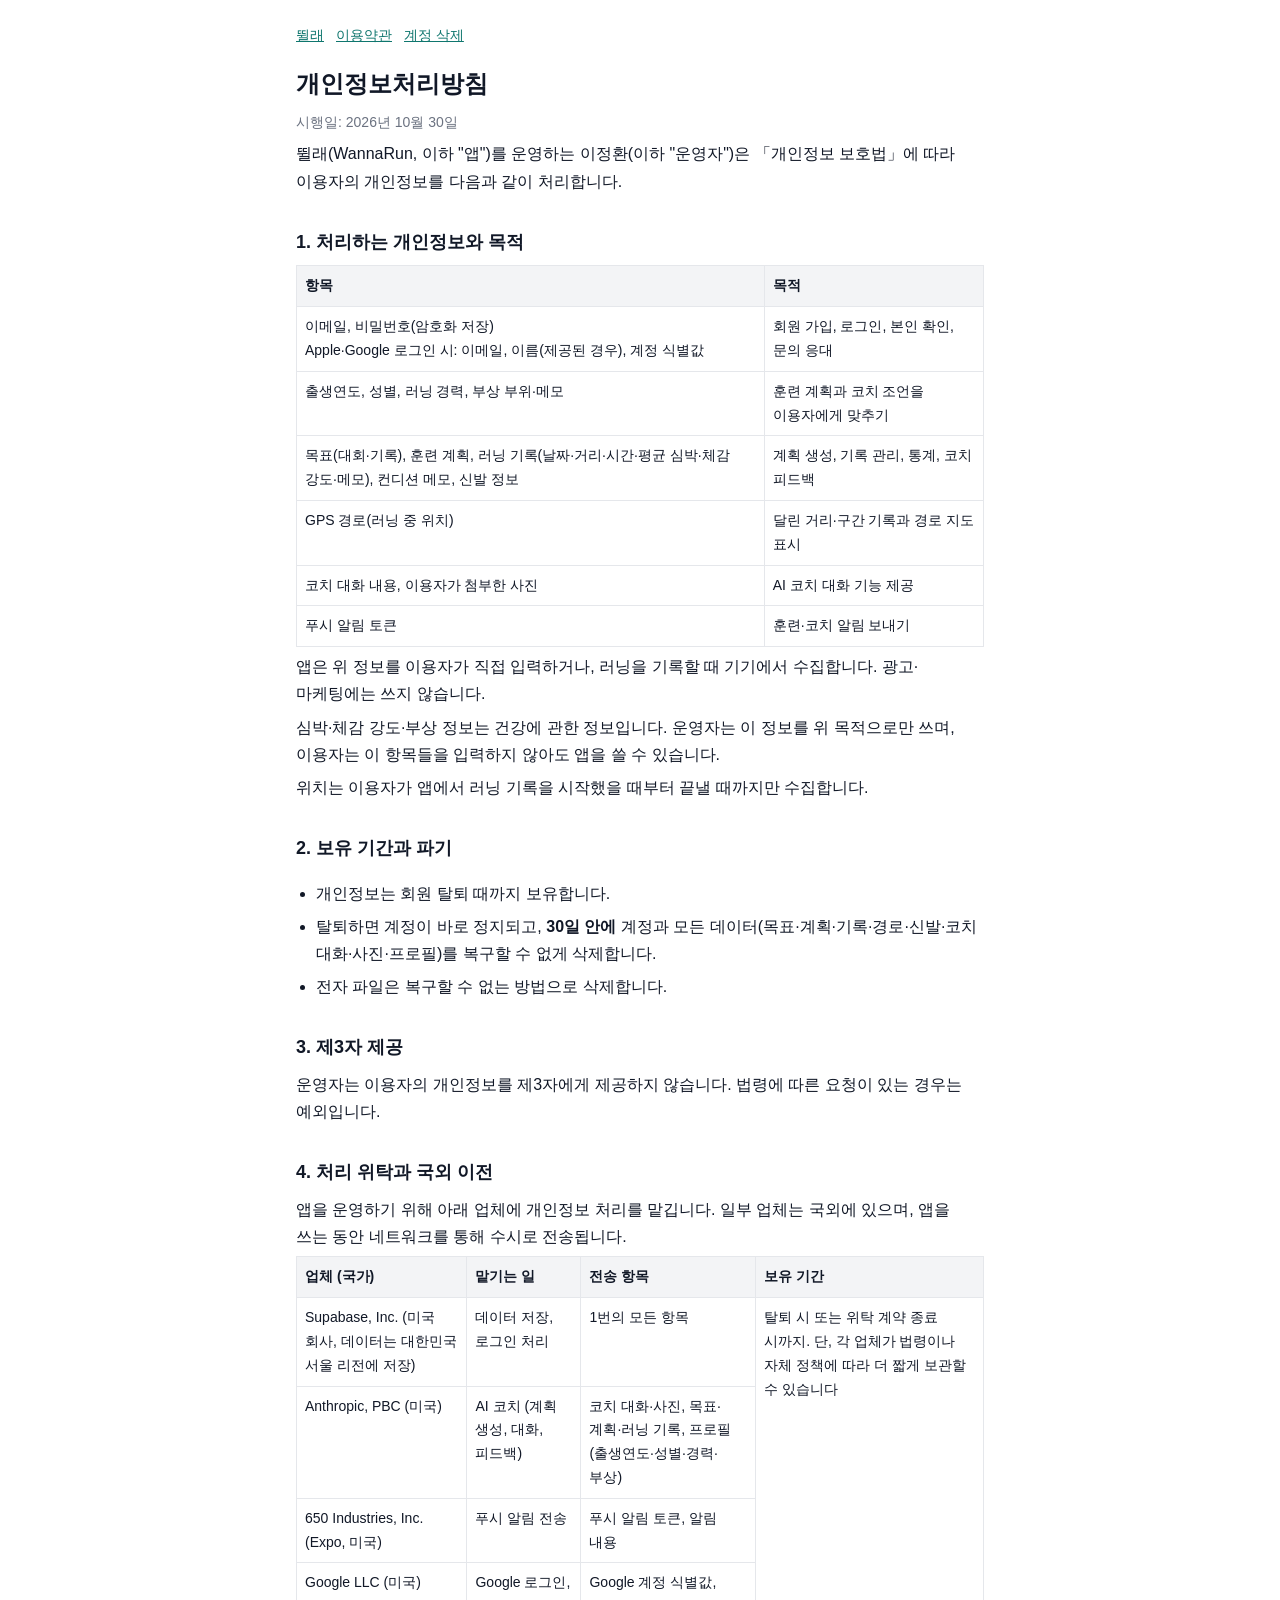
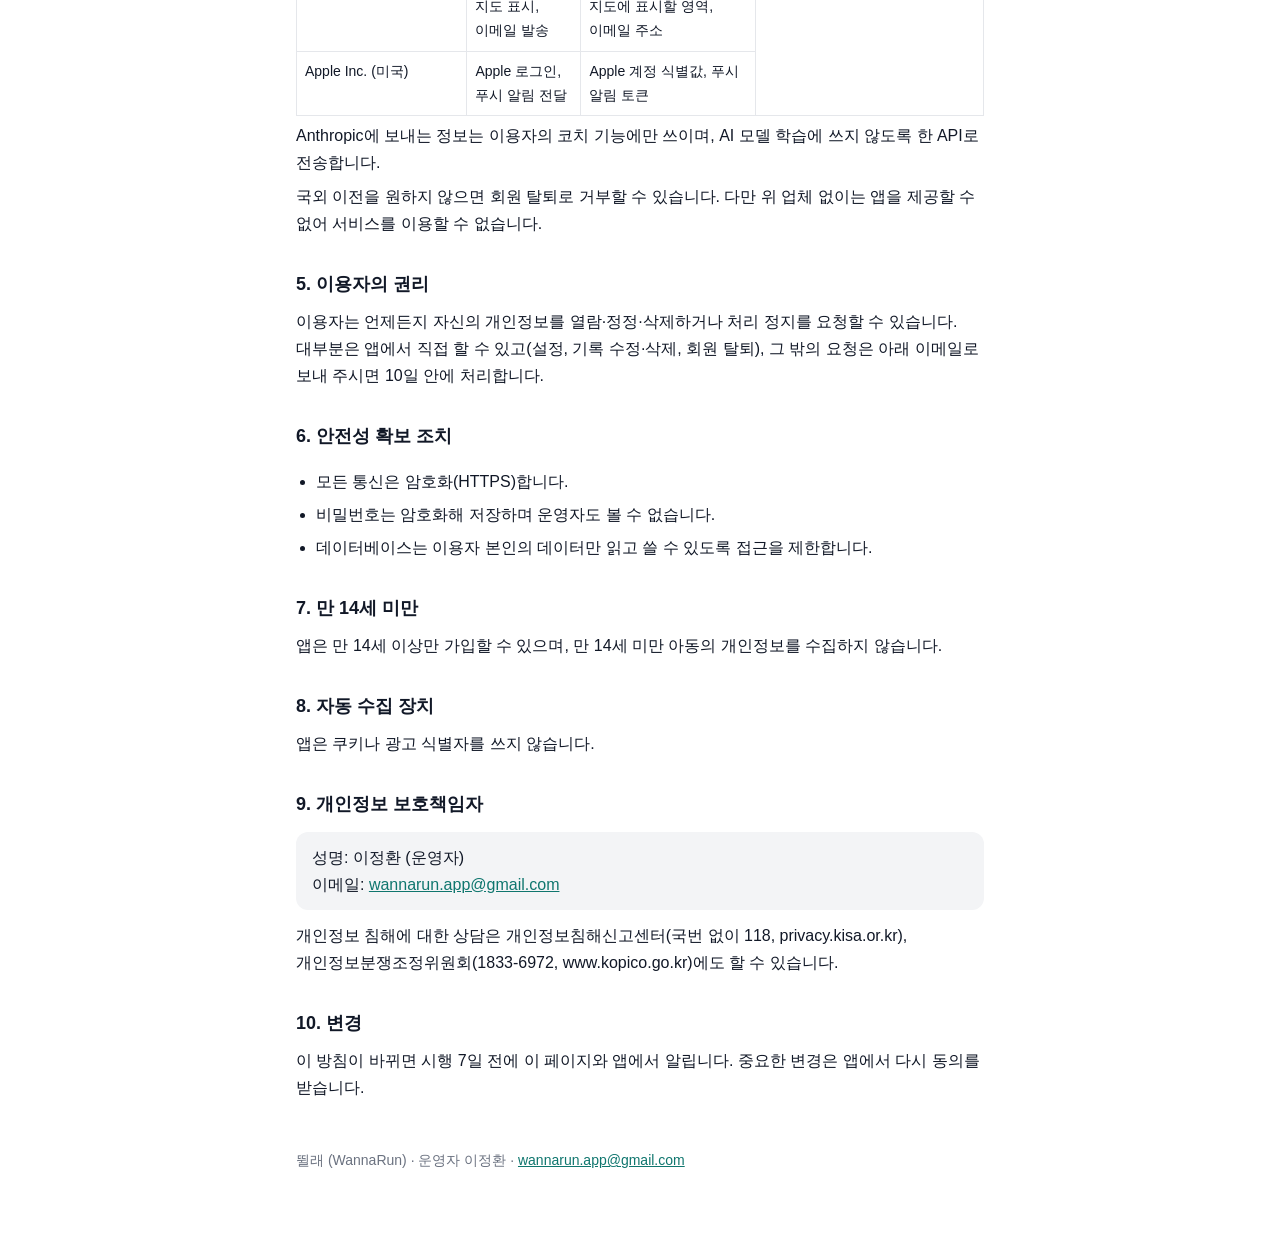
==== privacy.html @ c4d16802 "Add files via upload" ====
<!doctype html>
<html lang="ko">
<head>
  <meta charset="utf-8" />
  <meta name="viewport" content="width=device-width, initial-scale=1" />
  <title>개인정보처리방침 · 뛸래</title>
  <link rel="stylesheet" href="style.css" />
</head>
<body>
<main>
  <nav><a href="index.html">뛸래</a><a href="terms.html">이용약관</a><a href="delete-account.html">계정 삭제</a></nav>
  <h1>개인정보처리방침</h1>
  <p class="meta">시행일: 2026년 10월 30일</p>

  <p>뛸래(WannaRun, 이하 "앱")를 운영하는 이정환(이하 "운영자")은 「개인정보 보호법」에 따라 이용자의 개인정보를 다음과 같이 처리합니다.</p>

  <h2>1. 처리하는 개인정보와 목적</h2>
  <div class="table"><table>
    <tr><th>항목</th><th>목적</th></tr>
    <tr><td>이메일, 비밀번호(암호화 저장)<br />Apple·Google 로그인 시: 이메일, 이름(제공된 경우), 계정 식별값</td><td>회원 가입, 로그인, 본인 확인, 문의 응대</td></tr>
    <tr><td>출생연도, 성별, 러닝 경력, 부상 부위·메모</td><td>훈련 계획과 코치 조언을 이용자에게 맞추기</td></tr>
    <tr><td>목표(대회·기록), 훈련 계획, 러닝 기록(날짜·거리·시간·평균 심박·체감 강도·메모), 컨디션 메모, 신발 정보</td><td>계획 생성, 기록 관리, 통계, 코치 피드백</td></tr>
    <tr><td>GPS 경로(러닝 중 위치)</td><td>달린 거리·구간 기록과 경로 지도 표시</td></tr>
    <tr><td>코치 대화 내용, 이용자가 첨부한 사진</td><td>AI 코치 대화 기능 제공</td></tr>
    <tr><td>푸시 알림 토큰</td><td>훈련·코치 알림 보내기</td></tr>
  </table></div>
  <p>앱은 위 정보를 이용자가 직접 입력하거나, 러닝을 기록할 때 기기에서 수집합니다. 광고·마케팅에는 쓰지 않습니다.</p>
  <p>심박·체감 강도·부상 정보는 건강에 관한 정보입니다. 운영자는 이 정보를 위 목적으로만 쓰며, 이용자는 이 항목들을 입력하지 않아도 앱을 쓸 수 있습니다.</p>
  <p>위치는 이용자가 앱에서 러닝 기록을 시작했을 때부터 끝낼 때까지만 수집합니다.</p>

  <h2>2. 보유 기간과 파기</h2>
  <ul>
    <li>개인정보는 회원 탈퇴 때까지 보유합니다.</li>
    <li>탈퇴하면 계정이 바로 정지되고, <strong>30일 안에</strong> 계정과 모든 데이터(목표·계획·기록·경로·신발·코치 대화·사진·프로필)를 복구할 수 없게 삭제합니다.</li>
    <li>전자 파일은 복구할 수 없는 방법으로 삭제합니다.</li>
  </ul>

  <h2>3. 제3자 제공</h2>
  <p>운영자는 이용자의 개인정보를 제3자에게 제공하지 않습니다. 법령에 따른 요청이 있는 경우는 예외입니다.</p>

  <h2>4. 처리 위탁과 국외 이전</h2>
  <p>앱을 운영하기 위해 아래 업체에 개인정보 처리를 맡깁니다. 일부 업체는 국외에 있으며, 앱을 쓰는 동안 네트워크를 통해 수시로 전송됩니다.</p>
  <div class="table"><table>
    <tr><th>업체 (국가)</th><th>맡기는 일</th><th>전송 항목</th><th>보유 기간</th></tr>
    <tr><td>Supabase, Inc. (미국 회사, 데이터는 대한민국 서울 리전에 저장)</td><td>데이터 저장, 로그인 처리</td><td>1번의 모든 항목</td><td rowspan="5">탈퇴 시 또는 위탁 계약 종료 시까지. 단, 각 업체가 법령이나 자체 정책에 따라 더 짧게 보관할 수 있습니다</td></tr>
    <tr><td>Anthropic, PBC (미국)</td><td>AI 코치 (계획 생성, 대화, 피드백)</td><td>코치 대화·사진, 목표·계획·러닝 기록, 프로필(출생연도·성별·경력·부상)</td></tr>
    <tr><td>650 Industries, Inc. (Expo, 미국)</td><td>푸시 알림 전송</td><td>푸시 알림 토큰, 알림 내용</td></tr>
    <tr><td>Google LLC (미국)</td><td>Google 로그인, 지도 표시, 이메일 발송</td><td>Google 계정 식별값, 지도에 표시할 영역, 이메일 주소</td></tr>
    <tr><td>Apple Inc. (미국)</td><td>Apple 로그인, 푸시 알림 전달</td><td>Apple 계정 식별값, 푸시 알림 토큰</td></tr>
  </table></div>
  <p>Anthropic에 보내는 정보는 이용자의 코치 기능에만 쓰이며, AI 모델 학습에 쓰지 않도록 한 API로 전송합니다.</p>
  <p>국외 이전을 원하지 않으면 회원 탈퇴로 거부할 수 있습니다. 다만 위 업체 없이는 앱을 제공할 수 없어 서비스를 이용할 수 없습니다.</p>

  <h2>5. 이용자의 권리</h2>
  <p>이용자는 언제든지 자신의 개인정보를 열람·정정·삭제하거나 처리 정지를 요청할 수 있습니다. 대부분은 앱에서 직접 할 수 있고(설정, 기록 수정·삭제, 회원 탈퇴), 그 밖의 요청은 아래 이메일로 보내 주시면 10일 안에 처리합니다.</p>

  <h2>6. 안전성 확보 조치</h2>
  <ul>
    <li>모든 통신은 암호화(HTTPS)합니다.</li>
    <li>비밀번호는 암호화해 저장하며 운영자도 볼 수 없습니다.</li>
    <li>데이터베이스는 이용자 본인의 데이터만 읽고 쓸 수 있도록 접근을 제한합니다.</li>
  </ul>

  <h2>7. 만 14세 미만</h2>
  <p>앱은 만 14세 이상만 가입할 수 있으며, 만 14세 미만 아동의 개인정보를 수집하지 않습니다.</p>

  <h2>8. 자동 수집 장치</h2>
  <p>앱은 쿠키나 광고 식별자를 쓰지 않습니다.</p>

  <h2>9. 개인정보 보호책임자</h2>
  <div class="box">
    성명: 이정환 (운영자)<br />
    이메일: <a href="mailto:wannarun.app@gmail.com">wannarun.app@gmail.com</a>
  </div>
  <p>개인정보 침해에 대한 상담은 개인정보침해신고센터(국번 없이 118, privacy.kisa.or.kr), 개인정보분쟁조정위원회(1833-6972, www.kopico.go.kr)에도 할 수 있습니다.</p>

  <h2>10. 변경</h2>
  <p>이 방침이 바뀌면 시행 7일 전에 이 페이지와 앱에서 알립니다. 중요한 변경은 앱에서 다시 동의를 받습니다.</p>

  <footer>뛸래 (WannaRun) · 운영자 이정환 · <a href="mailto:wannarun.app@gmail.com">wannarun.app@gmail.com</a></footer>
</main>
</body>
</html>
---- style.css ----
:root {
  --text: #111827;
  --muted: #6b7280;
  --line: #e5e7eb;
  --soft: #f3f4f6;
  --tint: #0f766e;
  --bg: #ffffff;
}
@media (prefers-color-scheme: dark) {
  :root {
    --text: #f3f4f6;
    --muted: #9ca3af;
    --line: #374151;
    --soft: #1f2937;
    --tint: #5eead4;
    --bg: #111827;
  }
}
* { box-sizing: border-box; }
body {
  margin: 0;
  background: var(--bg);
  color: var(--text);
  font-family: -apple-system, BlinkMacSystemFont, "Apple SD Gothic Neo", "Noto Sans KR", "Malgun Gothic", sans-serif;
  font-size: 16px;
  line-height: 1.7;
  word-break: keep-all;
}
main { max-width: 720px; margin: 0 auto; padding: 24px 16px 64px; }
h1 { font-size: 24px; margin: 8px 0 4px; }
h2 { font-size: 18px; margin: 32px 0 8px; }
p, li { margin: 6px 0; }
ul, ol { padding-left: 20px; }
a { color: var(--tint); }
.meta { color: var(--muted); font-size: 14px; }
.box { background: var(--soft); border-radius: 12px; padding: 12px 16px; margin: 12px 0; }
.table { width: 100%; overflow-x: auto; }
table { border-collapse: collapse; width: 100%; font-size: 14px; min-width: 520px; }
th, td { border: 1px solid var(--line); padding: 8px; text-align: left; vertical-align: top; }
th { background: var(--soft); }
nav { font-size: 14px; margin-bottom: 16px; }
nav a { margin-right: 12px; }
footer { margin-top: 48px; color: var(--muted); font-size: 14px; }
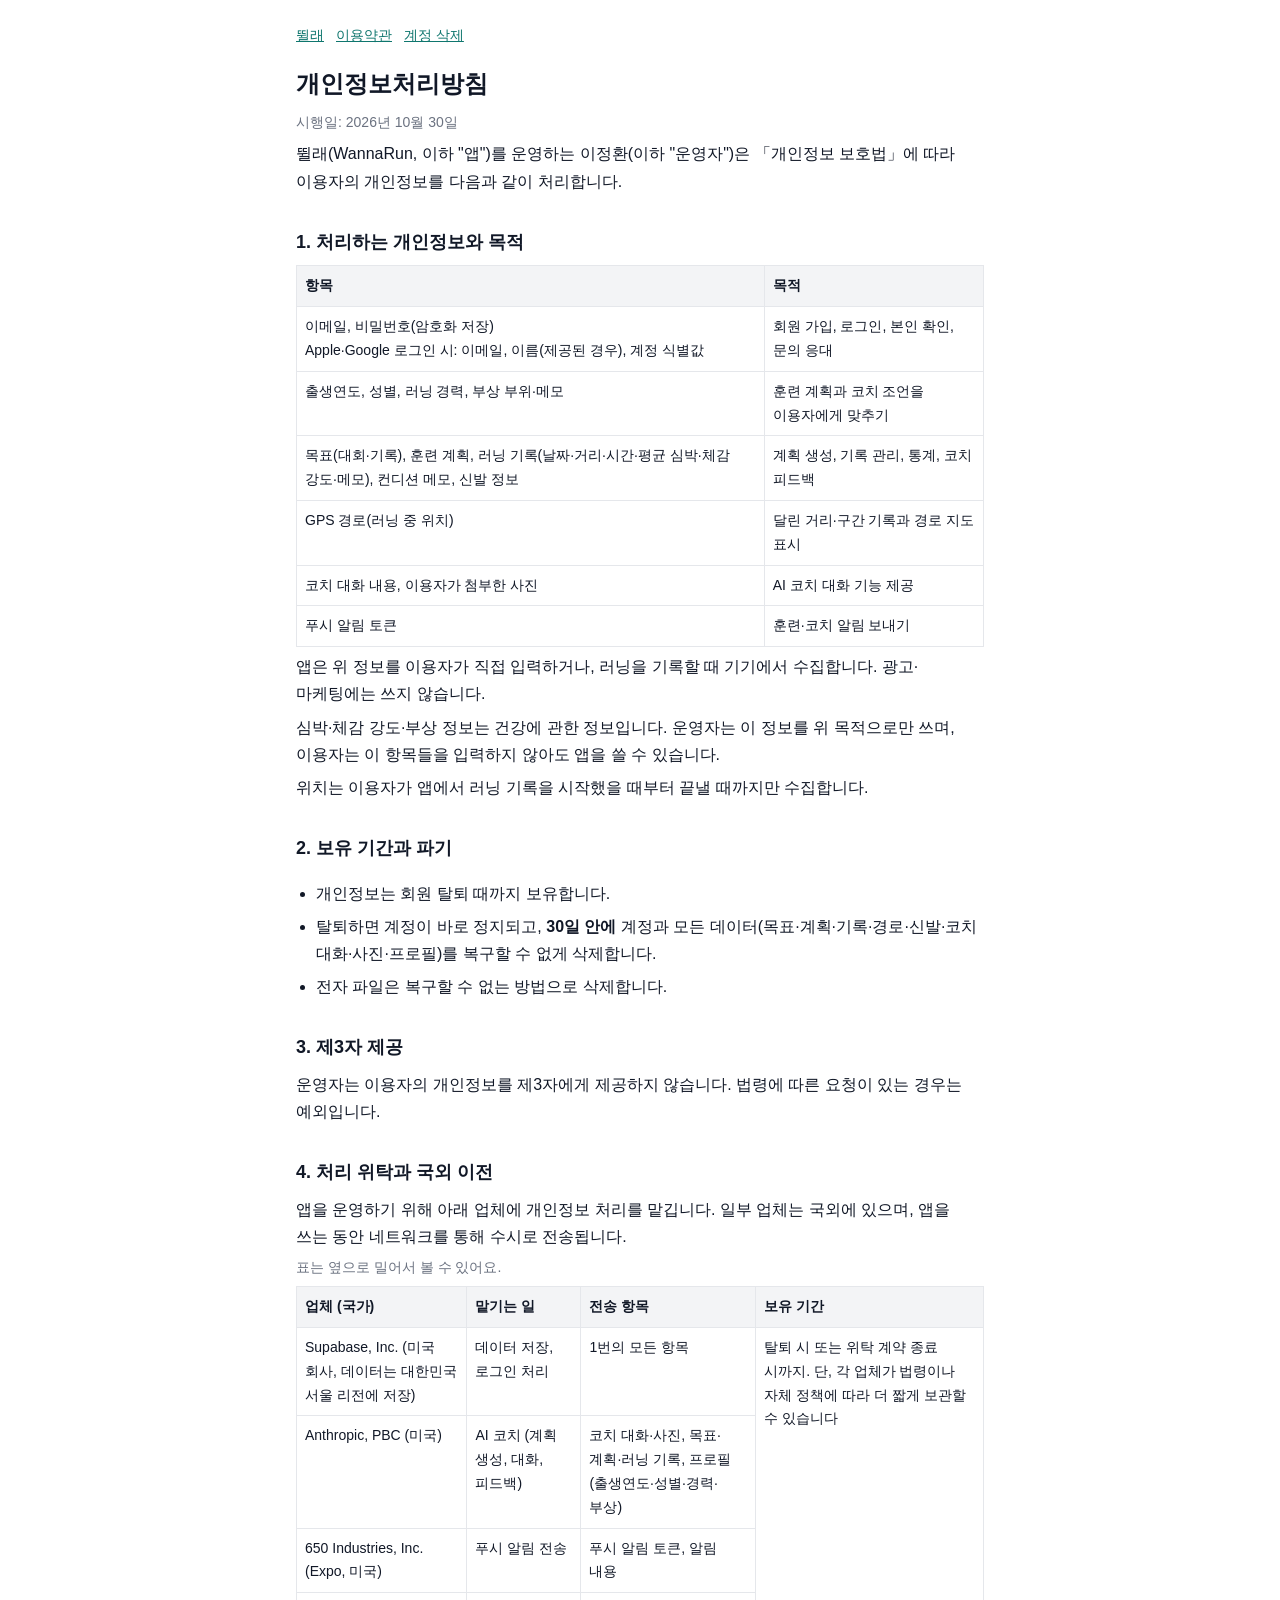
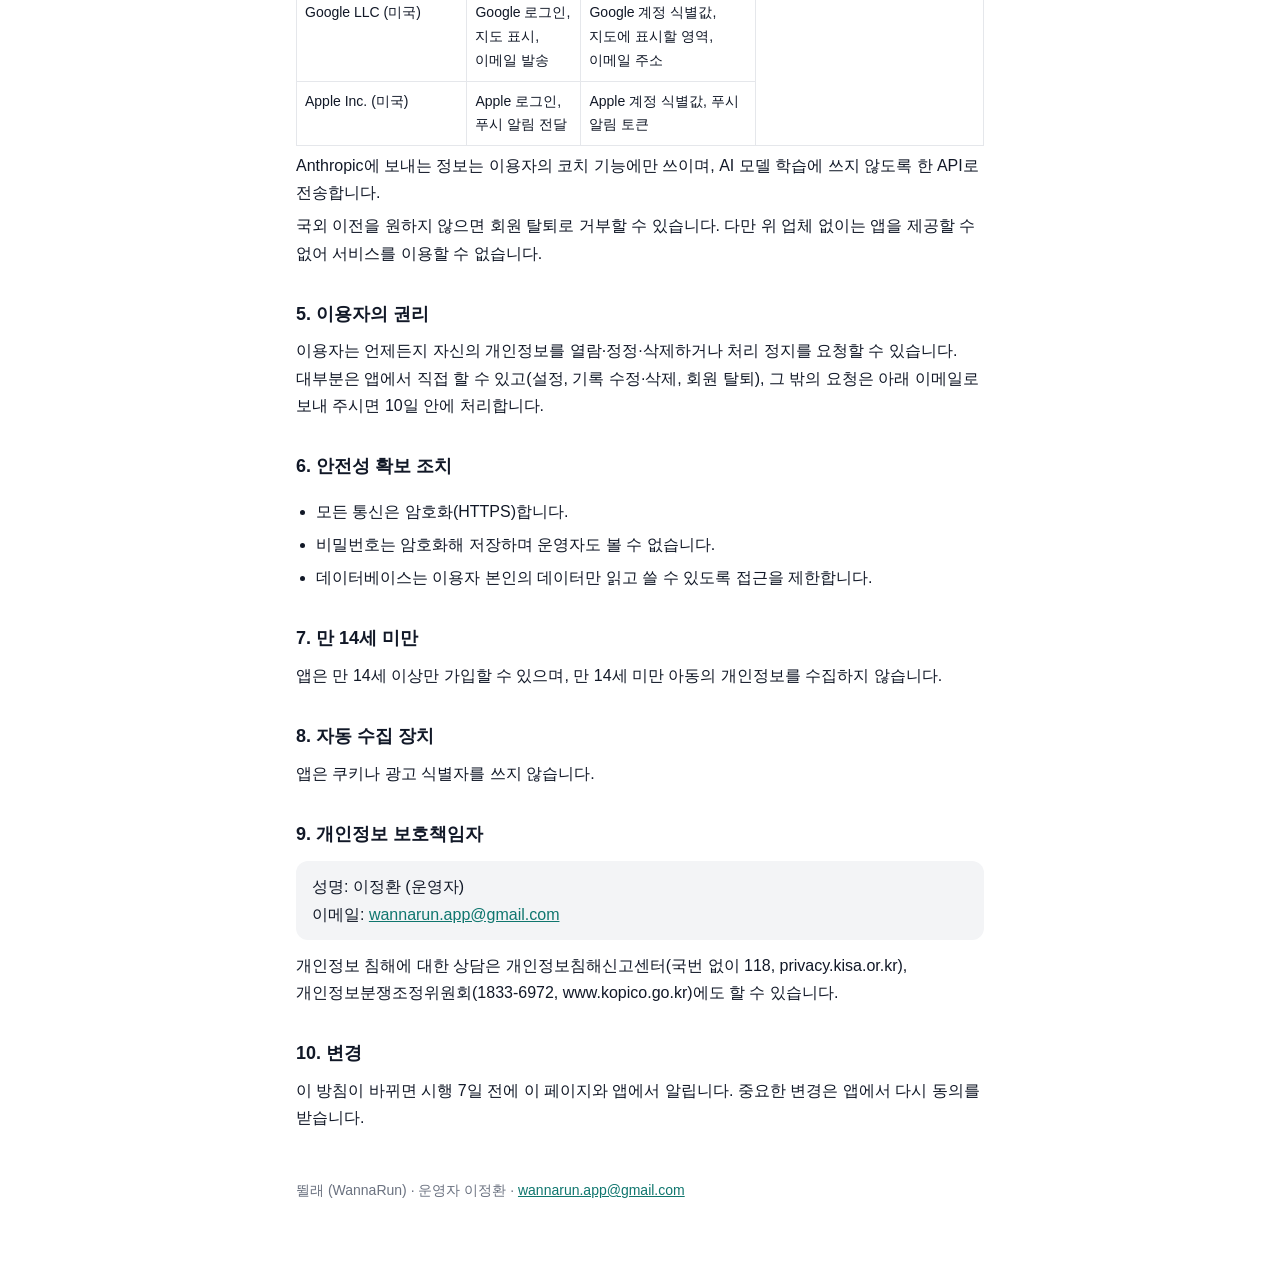
==== commit 15951ef2: "Add files via upload" ====
--- a/privacy.html
+++ b/privacy.html
@@ -40,7 +40,8 @@
 
   <h2>4. 처리 위탁과 국외 이전</h2>
   <p>앱을 운영하기 위해 아래 업체에 개인정보 처리를 맡깁니다. 일부 업체는 국외에 있으며, 앱을 쓰는 동안 네트워크를 통해 수시로 전송됩니다.</p>
-  <div class="table"><table>
+  <p class="meta">표는 옆으로 밀어서 볼 수 있어요.</p>
+  <div class="table wide"><table>
     <tr><th>업체 (국가)</th><th>맡기는 일</th><th>전송 항목</th><th>보유 기간</th></tr>
     <tr><td>Supabase, Inc. (미국 회사, 데이터는 대한민국 서울 리전에 저장)</td><td>데이터 저장, 로그인 처리</td><td>1번의 모든 항목</td><td rowspan="5">탈퇴 시 또는 위탁 계약 종료 시까지. 단, 각 업체가 법령이나 자체 정책에 따라 더 짧게 보관할 수 있습니다</td></tr>
     <tr><td>Anthropic, PBC (미국)</td><td>AI 코치 (계획 생성, 대화, 피드백)</td><td>코치 대화·사진, 목표·계획·러닝 기록, 프로필(출생연도·성별·경력·부상)</td></tr>
--- a/style.css
+++ b/style.css
@@ -35,7 +35,8 @@
 .meta { color: var(--muted); font-size: 14px; }
 .box { background: var(--soft); border-radius: 12px; padding: 12px 16px; margin: 12px 0; }
 .table { width: 100%; overflow-x: auto; }
-table { border-collapse: collapse; width: 100%; font-size: 14px; min-width: 520px; }
+table { border-collapse: collapse; width: 100%; font-size: 14px; }
+.table.wide table { min-width: 560px; } /* 열이 많은 표만 옆으로 밀어 본다 */
 th, td { border: 1px solid var(--line); padding: 8px; text-align: left; vertical-align: top; }
 th { background: var(--soft); }
 nav { font-size: 14px; margin-bottom: 16px; }
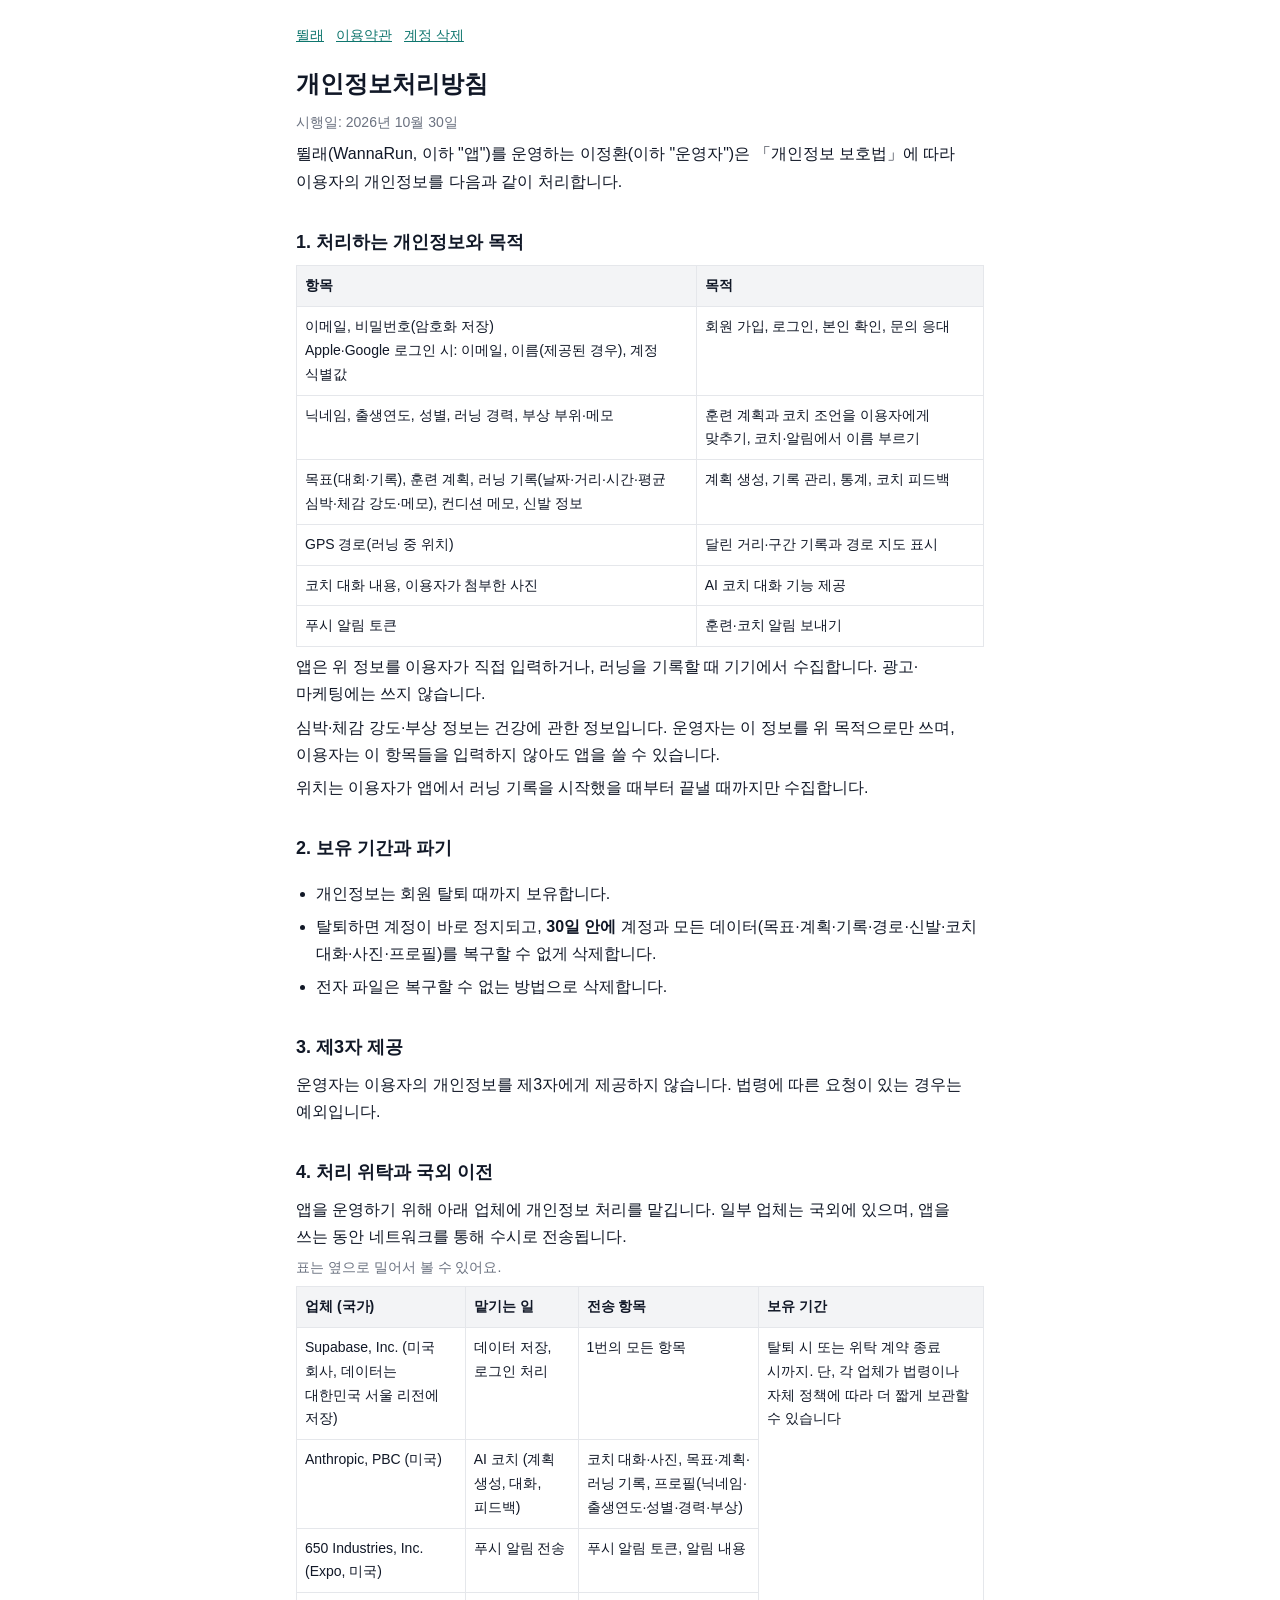
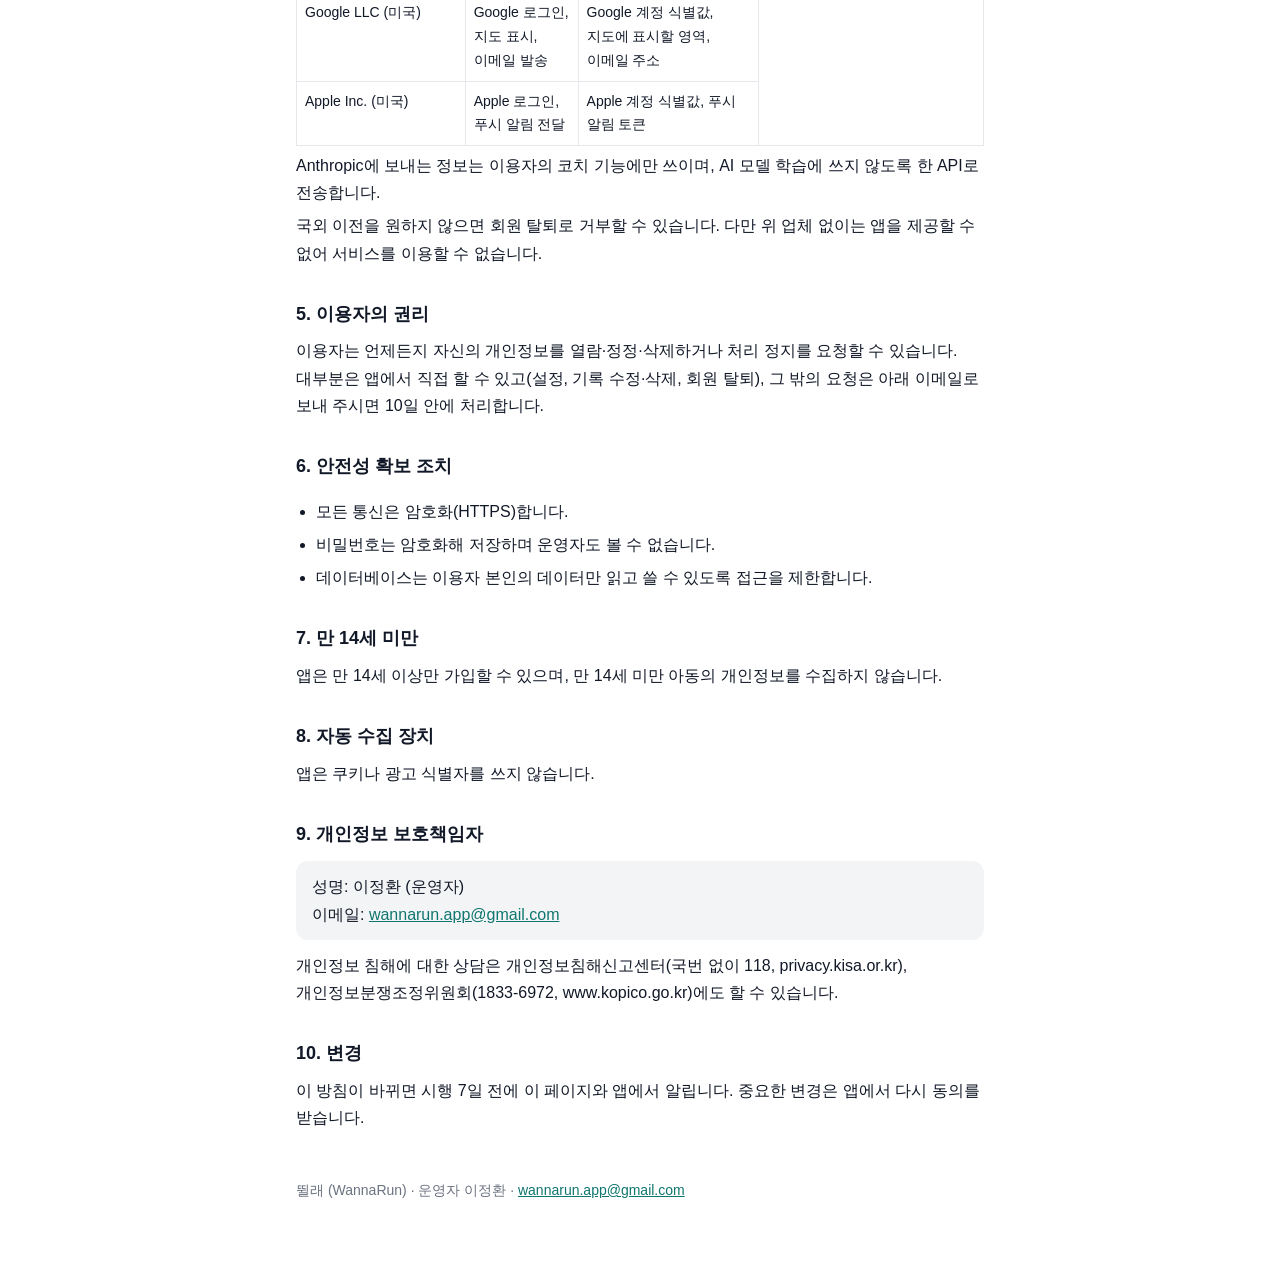
==== commit a5b3f3fa: "개인정보처리방침: 닉네임 추가" ====
--- a/privacy.html
+++ b/privacy.html
@@ -18,7 +18,7 @@
   <div class="table"><table>
     <tr><th>항목</th><th>목적</th></tr>
     <tr><td>이메일, 비밀번호(암호화 저장)<br />Apple·Google 로그인 시: 이메일, 이름(제공된 경우), 계정 식별값</td><td>회원 가입, 로그인, 본인 확인, 문의 응대</td></tr>
-    <tr><td>출생연도, 성별, 러닝 경력, 부상 부위·메모</td><td>훈련 계획과 코치 조언을 이용자에게 맞추기</td></tr>
+    <tr><td>닉네임, 출생연도, 성별, 러닝 경력, 부상 부위·메모</td><td>훈련 계획과 코치 조언을 이용자에게 맞추기, 코치·알림에서 이름 부르기</td></tr>
     <tr><td>목표(대회·기록), 훈련 계획, 러닝 기록(날짜·거리·시간·평균 심박·체감 강도·메모), 컨디션 메모, 신발 정보</td><td>계획 생성, 기록 관리, 통계, 코치 피드백</td></tr>
     <tr><td>GPS 경로(러닝 중 위치)</td><td>달린 거리·구간 기록과 경로 지도 표시</td></tr>
     <tr><td>코치 대화 내용, 이용자가 첨부한 사진</td><td>AI 코치 대화 기능 제공</td></tr>
@@ -44,7 +44,7 @@
   <div class="table wide"><table>
     <tr><th>업체 (국가)</th><th>맡기는 일</th><th>전송 항목</th><th>보유 기간</th></tr>
     <tr><td>Supabase, Inc. (미국 회사, 데이터는 대한민국 서울 리전에 저장)</td><td>데이터 저장, 로그인 처리</td><td>1번의 모든 항목</td><td rowspan="5">탈퇴 시 또는 위탁 계약 종료 시까지. 단, 각 업체가 법령이나 자체 정책에 따라 더 짧게 보관할 수 있습니다</td></tr>
-    <tr><td>Anthropic, PBC (미국)</td><td>AI 코치 (계획 생성, 대화, 피드백)</td><td>코치 대화·사진, 목표·계획·러닝 기록, 프로필(출생연도·성별·경력·부상)</td></tr>
+    <tr><td>Anthropic, PBC (미국)</td><td>AI 코치 (계획 생성, 대화, 피드백)</td><td>코치 대화·사진, 목표·계획·러닝 기록, 프로필(닉네임·출생연도·성별·경력·부상)</td></tr>
     <tr><td>650 Industries, Inc. (Expo, 미국)</td><td>푸시 알림 전송</td><td>푸시 알림 토큰, 알림 내용</td></tr>
     <tr><td>Google LLC (미국)</td><td>Google 로그인, 지도 표시, 이메일 발송</td><td>Google 계정 식별값, 지도에 표시할 영역, 이메일 주소</td></tr>
     <tr><td>Apple Inc. (미국)</td><td>Apple 로그인, 푸시 알림 전달</td><td>Apple 계정 식별값, 푸시 알림 토큰</td></tr>
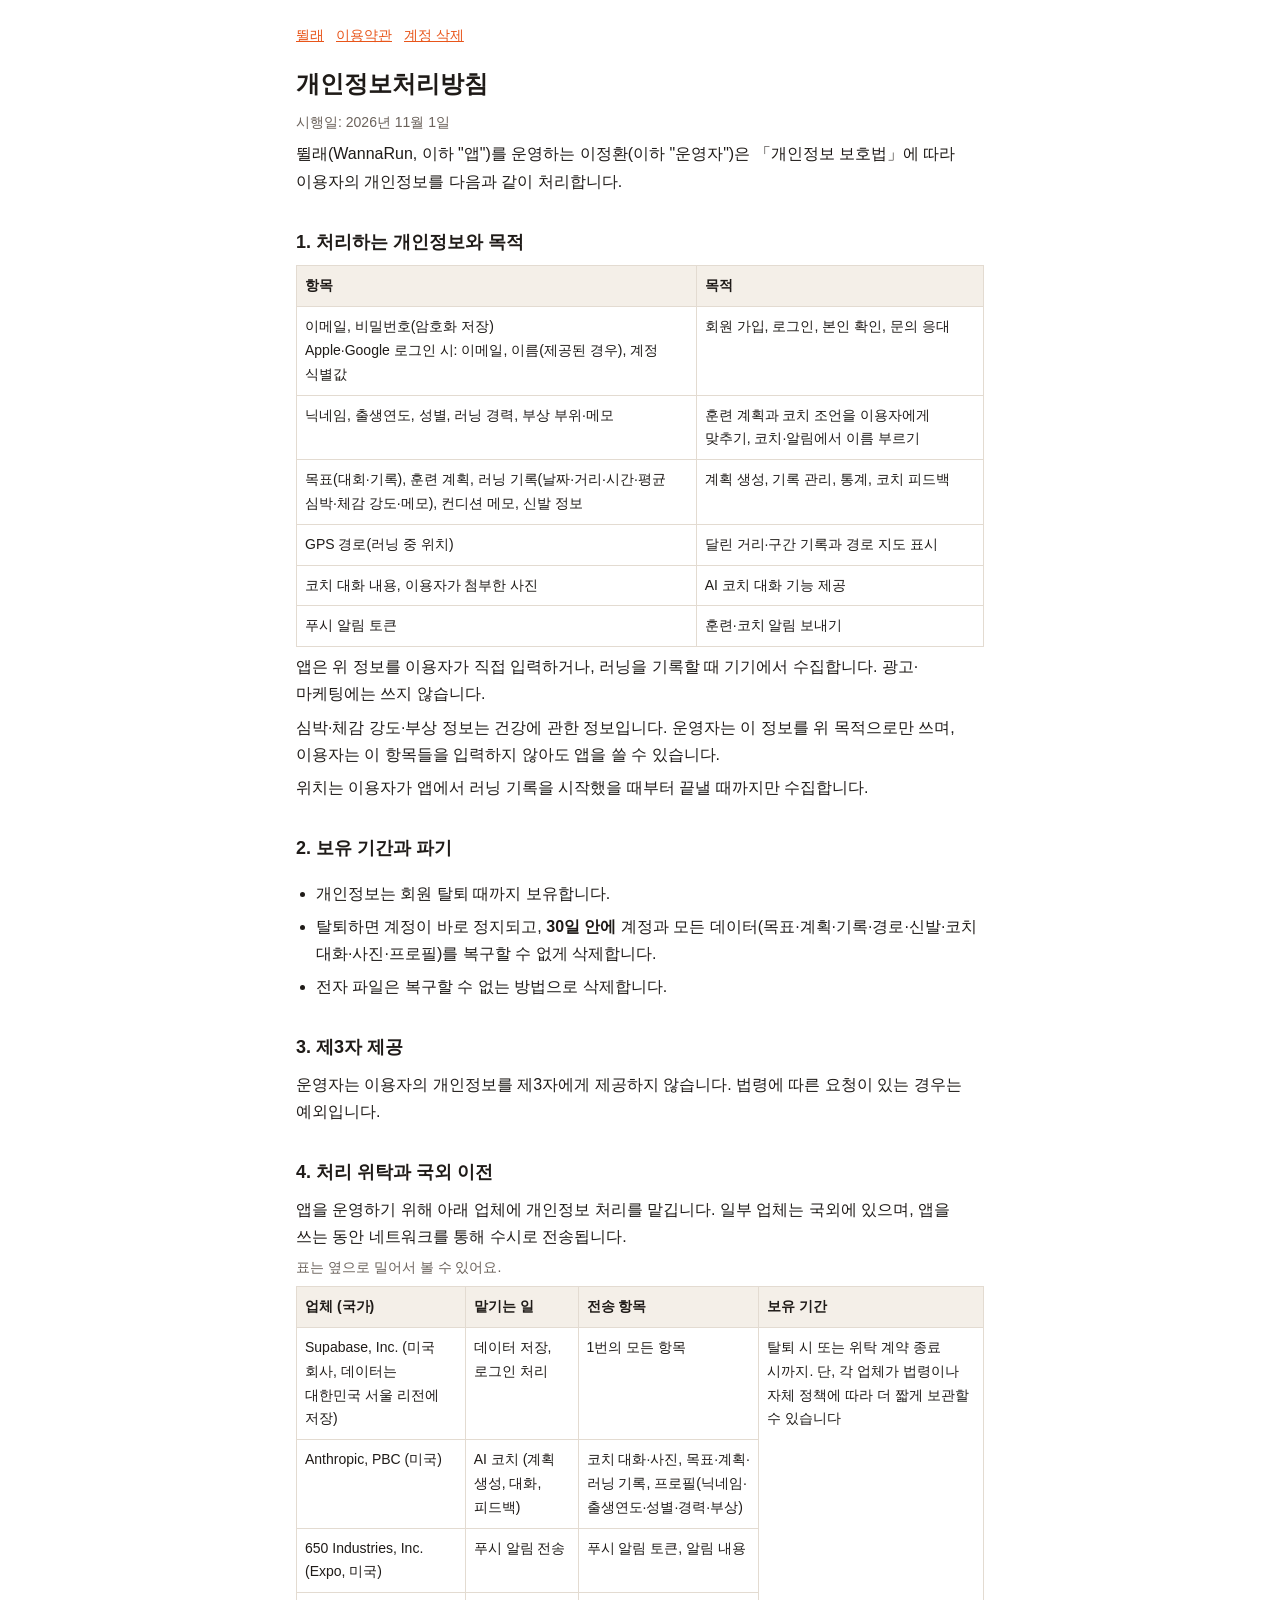
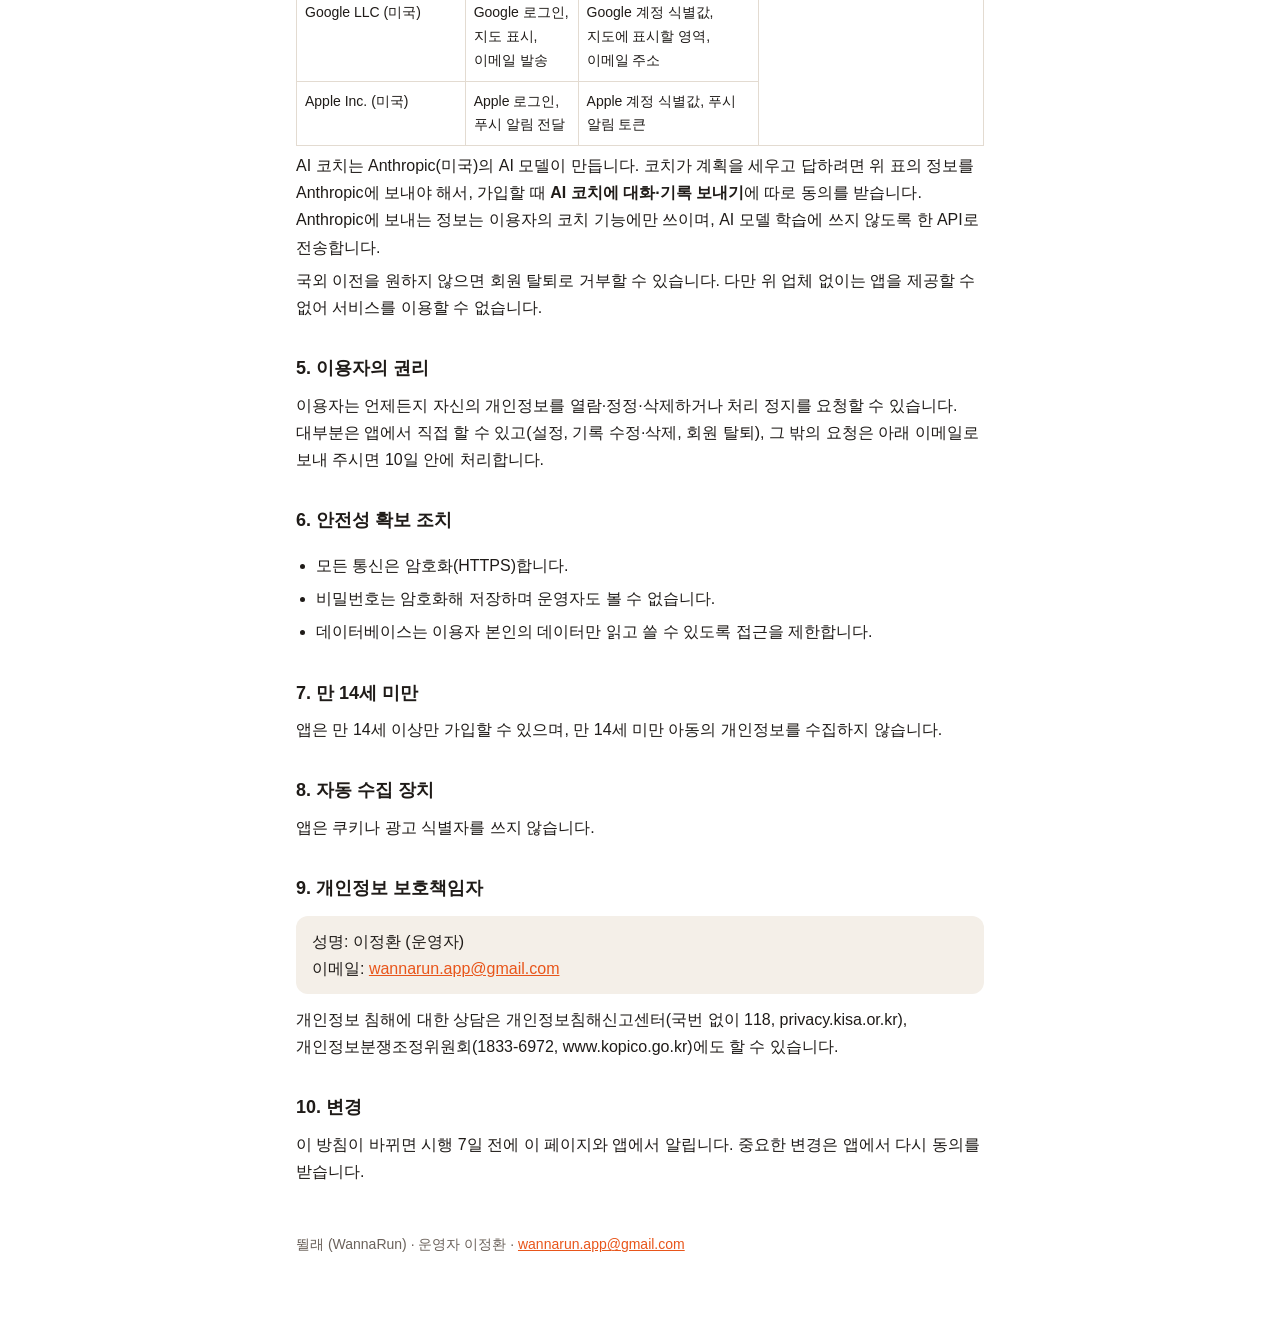
==== commit fd5de8f9: "개인정보처리방침 AI 코치 전송 동의(시행일 2026-11-01), 밝은 테마 색" ====
--- a/privacy.html
+++ b/privacy.html
@@ -10,7 +10,7 @@
 <main>
   <nav><a href="index.html">뛸래</a><a href="terms.html">이용약관</a><a href="delete-account.html">계정 삭제</a></nav>
   <h1>개인정보처리방침</h1>
-  <p class="meta">시행일: 2026년 10월 30일</p>
+  <p class="meta">시행일: 2026년 11월 1일</p>
 
   <p>뛸래(WannaRun, 이하 "앱")를 운영하는 이정환(이하 "운영자")은 「개인정보 보호법」에 따라 이용자의 개인정보를 다음과 같이 처리합니다.</p>
 
@@ -38,7 +38,7 @@
   <h2>3. 제3자 제공</h2>
   <p>운영자는 이용자의 개인정보를 제3자에게 제공하지 않습니다. 법령에 따른 요청이 있는 경우는 예외입니다.</p>
 
-  <h2>4. 처리 위탁과 국외 이전</h2>
+  <h2 id="ai">4. 처리 위탁과 국외 이전</h2>
   <p>앱을 운영하기 위해 아래 업체에 개인정보 처리를 맡깁니다. 일부 업체는 국외에 있으며, 앱을 쓰는 동안 네트워크를 통해 수시로 전송됩니다.</p>
   <p class="meta">표는 옆으로 밀어서 볼 수 있어요.</p>
   <div class="table wide"><table>
@@ -49,7 +49,7 @@
     <tr><td>Google LLC (미국)</td><td>Google 로그인, 지도 표시, 이메일 발송</td><td>Google 계정 식별값, 지도에 표시할 영역, 이메일 주소</td></tr>
     <tr><td>Apple Inc. (미국)</td><td>Apple 로그인, 푸시 알림 전달</td><td>Apple 계정 식별값, 푸시 알림 토큰</td></tr>
   </table></div>
-  <p>Anthropic에 보내는 정보는 이용자의 코치 기능에만 쓰이며, AI 모델 학습에 쓰지 않도록 한 API로 전송합니다.</p>
+  <p>AI 코치는 Anthropic(미국)의 AI 모델이 만듭니다. 코치가 계획을 세우고 답하려면 위 표의 정보를 Anthropic에 보내야 해서, 가입할 때 <strong>AI 코치에 대화·기록 보내기</strong>에 따로 동의를 받습니다. Anthropic에 보내는 정보는 이용자의 코치 기능에만 쓰이며, AI 모델 학습에 쓰지 않도록 한 API로 전송합니다.</p>
   <p>국외 이전을 원하지 않으면 회원 탈퇴로 거부할 수 있습니다. 다만 위 업체 없이는 앱을 제공할 수 없어 서비스를 이용할 수 없습니다.</p>
 
   <h2>5. 이용자의 권리</h2>
--- a/style.css
+++ b/style.css
@@ -1,19 +1,20 @@
 :root {
-  --text: #111827;
-  --muted: #6b7280;
-  --line: #e5e7eb;
-  --soft: #f3f4f6;
-  --tint: #0f766e;
+  /* 앱과 같은 색 (src/constants/theme.ts, 2026-11-01 밝은 테마 + 트랙 주황) */
+  --text: #1f1b18;
+  --muted: #6b625b;
+  --line: #e3dbd1;
+  --soft: #f4efe8;
+  --tint: #e8551a;
   --bg: #ffffff;
 }
 @media (prefers-color-scheme: dark) {
   :root {
-    --text: #f3f4f6;
-    --muted: #9ca3af;
-    --line: #374151;
-    --soft: #1f2937;
-    --tint: #5eead4;
-    --bg: #111827;
+    --text: #f2eeea;
+    --muted: #a39a92;
+    --line: #342c27;
+    --soft: #221d1a;
+    --tint: #ff6b2c;
+    --bg: #14110f;
   }
 }
 * { box-sizing: border-box; }
@@ -42,3 +43,5 @@
 nav { font-size: 14px; margin-bottom: 16px; }
 nav a { margin-right: 12px; }
 footer { margin-top: 48px; color: var(--muted); font-size: 14px; }
+/* open.html: 앱으로 돌아가기 버튼 */
+.button { display: inline-block; background: var(--tint); color: #ffffff; text-decoration: none; font-weight: 700; padding: 12px 20px; border-radius: 12px; margin: 8px 0; }
